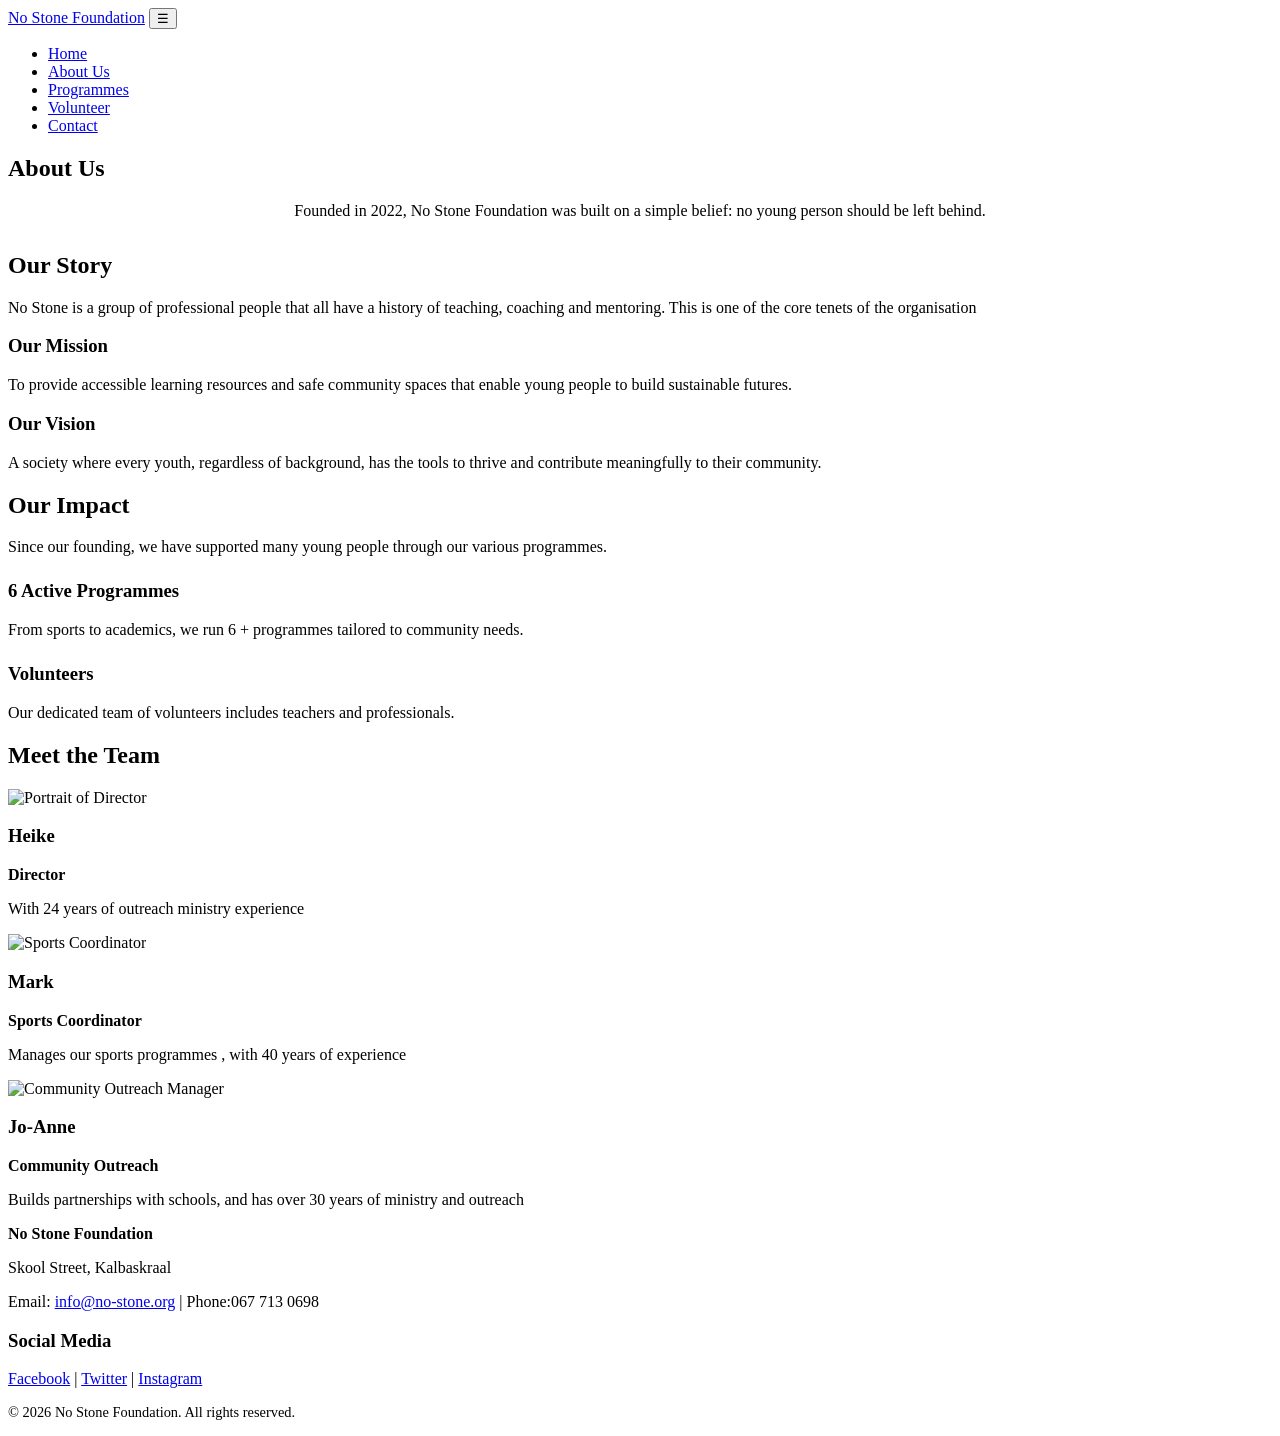
==== about.html @ aad4e236 "Add files via upload Initial upload of No Stone website" ====
<!DOCTYPE html>
<!-- ============================================
     No Stone Foundation - About Us
     File: about.html
     Description: Organisation history, mission,
     vision, and team information.
     ============================================ -->
<html lang="en">
<head>
    <meta charset="UTF-8">
    <meta name="viewport" content="width=device-width, initial-scale=1.0">
    <meta name="description" content="Learn about No Stone Foundation's mission, vision, and history.">
    <title>About Us | No Stone Foundation</title>
    <link rel="stylesheet" href="css/styles.css">
</head>
<body>

    <!-- ============================================
         HEADER & NAVIGATION
         Identical structure across all pages.
         ============================================ -->
    <header class="site-header">
        <div class="container">
            <a href="index.html" class="logo">No Stone Foundation</a>
            <button class="menu-toggle" aria-label="Toggle navigation menu" aria-expanded="false">☰</button>
            <nav class="main-nav" aria-label="Main navigation">
                <ul>
                    <li><a href="index.html">Home</a></li>
                    <li><a href="about.html" class="active">About Us</a></li>
                    <li><a href="programmes.html">Programmes</a></li>
                    <li><a href="volunteer.html">Volunteer</a></li>
                    <li><a href="contact.html">Contact</a></li>
                </ul>
            </nav>
        </div>
    </header>

    <!-- ============================================
         MAIN CONTENT
         ============================================ -->
    <main>

        <!-- Page Title Section -->
        <section class="content-section bg-cream" aria-label="About us introduction">
            <div class="container">
                <h1 class="page-title">About Us</h1>
                <p style="text-align: center; max-width: 700px; margin: 0 auto 2rem;">Founded in 2022, No Stone Foundation was built on a simple belief: no young person should be left behind.</p>
            </div>
        </section>

        <!-- Mission & Vision Section (Two-Column Layout) -->
        <section class="content-section bg-white" aria-label="Mission and vision">
            <div class="container">
                <div class="two-column">
                    <!-- Left Column: Narrative Text -->
                    <div>
                        <h2 class="section-heading">Our Story</h2>
                        <p>No Stone is a group of professional people that all have a history of teaching, coaching and mentoring. This is one of the core tenets of the organisation</p>
                        

                        <h3 class="subsection-heading">Our Mission</h3>
                        <p>To provide accessible learning resources and safe community spaces that enable young people to build sustainable futures.</p>

                        <h3 class="subsection-heading">Our Vision</h3>
                        <p>A society where every youth, regardless of background, has the tools to thrive and contribute meaningfully to their community.</p>
                    </div>

                    <!-- Right Column: Stats & Impact -->
                    <div>
                        <h2 class="section-heading">Our Impact</h2>
                        <div class="programme-card" style="margin-bottom: 1.5rem;">
                            <div class="programme-card-content">
                                
                                <p>Since our founding, we have supported many young people through our various programmes.</p>
                            </div>
                        </div>
                        <div class="programme-card" style="margin-bottom: 1.5rem;">
                            <div class="programme-card-content">
                                <h3> 6 Active Programmes</h3>
                                <p>From sports to academics, we run 6 + programmes tailored to community needs.</p>
                            </div>
                        </div>
                        <div class="programme-card">
                            <div class="programme-card-content">
                                <h3> Volunteers</h3>
                                <p>Our dedicated team of volunteers includes teachers and professionals.</p>
                            </div>
                        </div>
                    </div>
                </div>
            </div>
        </section>

        <!-- Team Section -->
        <section class="content-section bg-cream" aria-label="Our team">
            <div class="container">
                <h2 class="section-heading">Meet the Team</h2>
                <div class="programme-grid">
                    <div class="programme-card">
                        <!-- Placeholder image for team member -->
                        <img src="images/Director.jpg" alt="Portrait of Director">
                        <div class="programme-card-content">
                            <h3>Heike</h3>
                            <p><strong>Director</strong></p>
                            <p>With 24 years of outreach ministry experience</p>
                        </div>
                    </div>
                    <div class="programme-card">
                        <img src="images/coach2.jpg" alt="Sports Coordinator">
                        <div class="programme-card-content">
                            <h3>Mark</h3>
                            <p><strong>Sports Coordinator</strong></p>
                            <p>Manages our sports programmes , with 40 years of experience</p>
                        </div>
                    </div>
                    <div class="programme-card">
                        <img src="images/Community Outreach.jpg" alt=" Community Outreach Manager">
                        <div class="programme-card-content">
                            <h3>Jo-Anne </h3>
                            <p><strong>Community Outreach</strong></p>
                            <p>Builds partnerships with schools, and has over 30 years of ministry and outreach</p>
                        </div>
                    </div>
                </div>
            </div>
        </section>

    </main>

    <!-- ============================================
         FOOTER
         ============================================ -->
    <footer class="site-footer">
        <div class="container">
            <p><strong>No Stone Foundation</strong></p>
            <p>Skool Street, Kalbaskraal</p>
            <p>Email: <a href="info@no-stone.org">info@no-stone.org</a> | Phone:067 713 0698</p>
            <div class="social-links">
                <h3>Social Media</h3>
                            <a href="https://www.facebook.com/100082029253474/" target="_blank" rel="noopener noreferrer" aria-label="Facebook">Facebook</a> |
                <a href="#" aria-label="Twitter">Twitter</a> |
                <a href="#" aria-label="Instagram">Instagram</a>
            </div>
            <p style="margin-top: 1rem; font-size: 0.9rem;">&copy; 2026 No Stone Foundation. All rights reserved.</p>
        </div>
    </footer>

    <script src="js/script.js"></script>
</body>
</html>
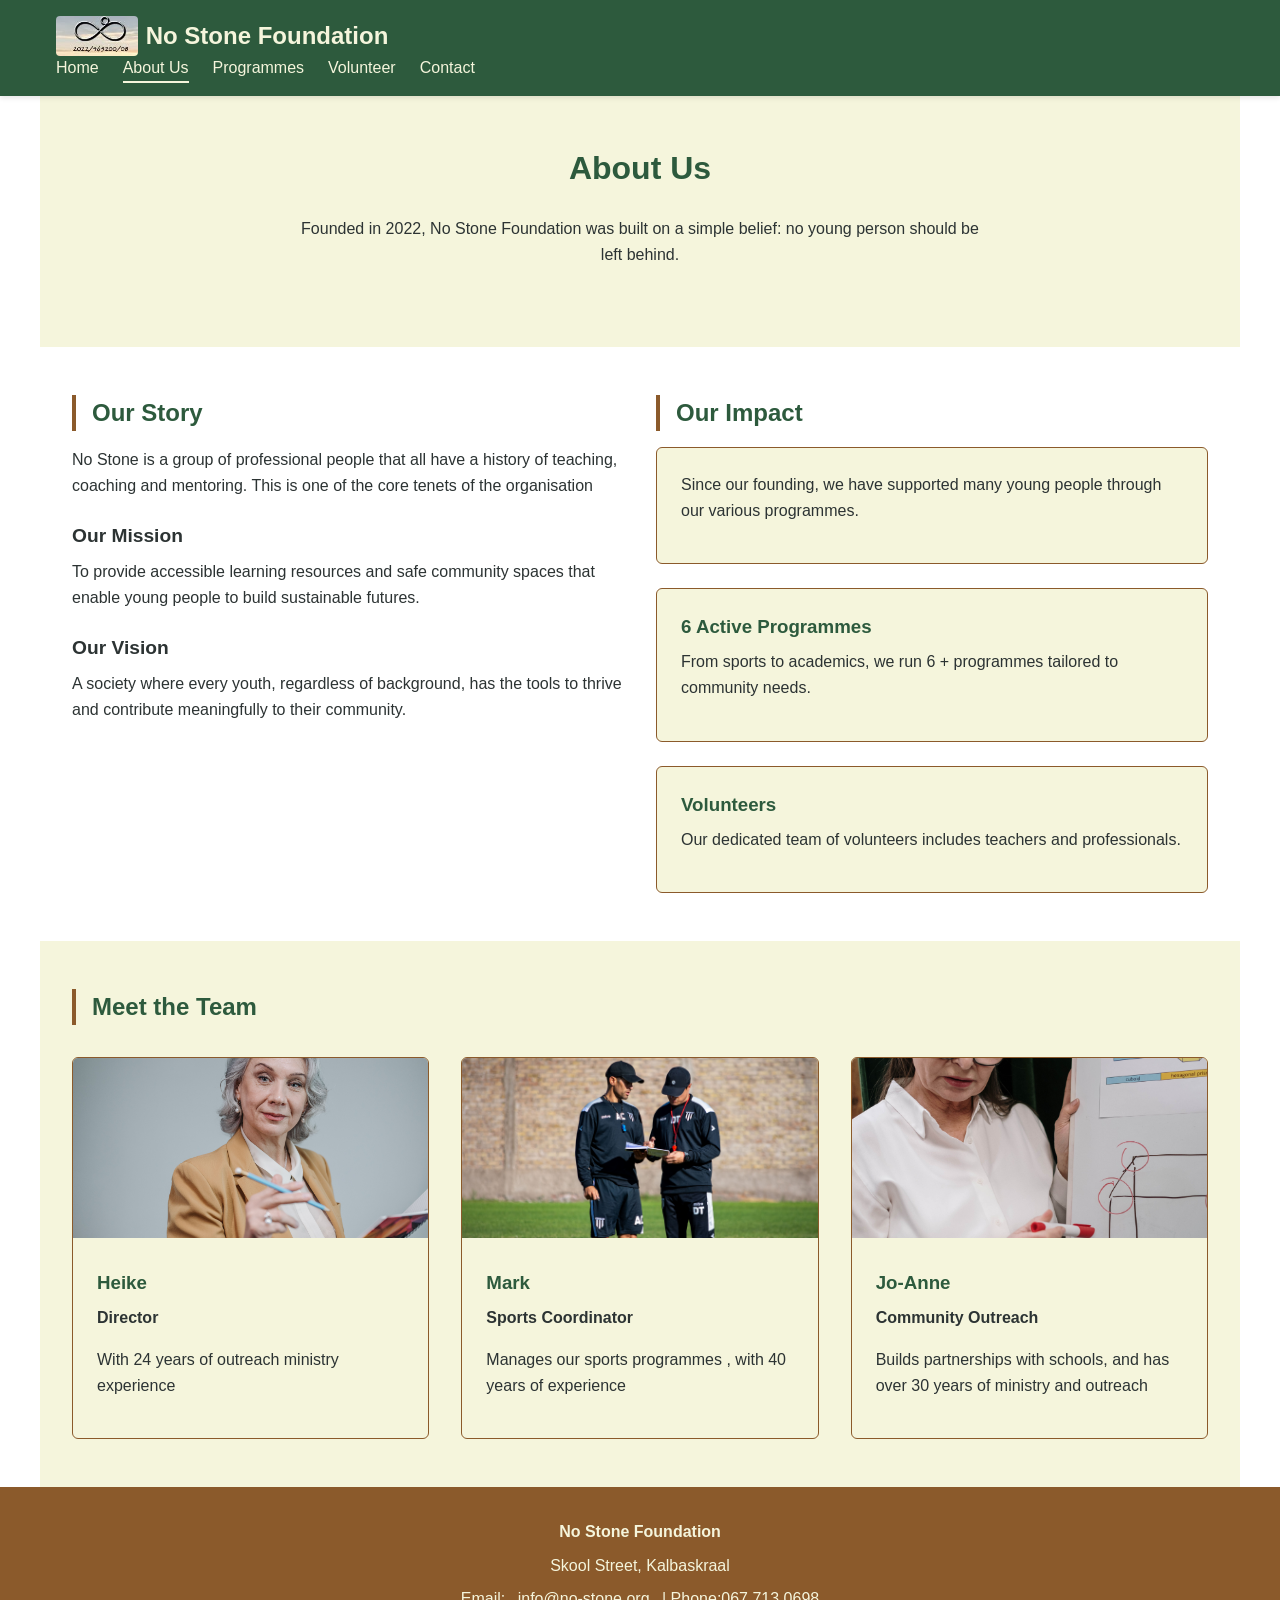
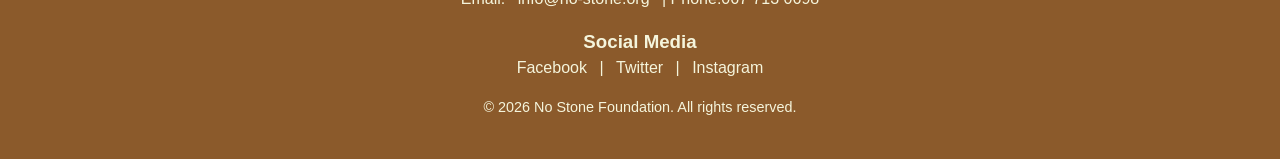
==== commit b1b4f689: "Part 2 and 3: CSS responsive design, form validation, bug fixes, and deployment" ====
--- a/about.html
+++ b/about.html
@@ -21,7 +21,10 @@
          ============================================ -->
     <header class="site-header">
         <div class="container">
-            <a href="index.html" class="logo">No Stone Foundation</a>
+            <a href="index.html" class="logo">
+                <img src="images/logo.JPG" alt="No Stone Foundation Logo">
+                <span>No Stone Foundation</span>
+            </a>
             <button class="menu-toggle" aria-label="Toggle navigation menu" aria-expanded="false">☰</button>
             <nav class="main-nav" aria-label="Main navigation">
                 <ul>
@@ -114,7 +117,7 @@
                         </div>
                     </div>
                     <div class="programme-card">
-                        <img src="images/Community Outreach.jpg" alt=" Community Outreach Manager">
+                        <img src="images/community-outreach.jpg" alt="Community Outreach Manager">
                         <div class="programme-card-content">
                             <h3>Jo-Anne </h3>
                             <p><strong>Community Outreach</strong></p>
@@ -134,7 +137,7 @@
         <div class="container">
             <p><strong>No Stone Foundation</strong></p>
             <p>Skool Street, Kalbaskraal</p>
-            <p>Email: <a href="info@no-stone.org">info@no-stone.org</a> | Phone:067 713 0698</p>
+            <p>Email: <a href="mailto:info@no-stone.org">info@no-stone.org</a> | Phone:067 713 0698</p>
             <div class="social-links">
                 <h3>Social Media</h3>
                             <a href="https://www.facebook.com/100082029253474/" target="_blank" rel="noopener noreferrer" aria-label="Facebook">Facebook</a> |
--- a/css/styles.css
+++ b/css/styles.css
@@ -0,0 +1,473 @@
+/* ============================================
+   No Stone Foundation - Main Stylesheet
+   Colour Scheme: Green, Cream, Brown, White
+   Font: Aptos (with system fallbacks)
+   ============================================ */
+
+/* Reset and Base Styles */
+* {
+    margin: 0;
+    padding: 0;
+    box-sizing: border-box;
+}
+
+body {
+    font-family: 'Aptos', 'Segoe UI', Tahoma, Geneva, Verdana, sans-serif;
+    font-size: 1rem;
+    line-height: 1.5;
+    color: #2C3333;
+    background-color: #FFFFFF;
+}
+
+/* ============================================
+   HEADER & NAVIGATION
+   ============================================ */
+
+/* Main site header - green background */
+.site-header {
+    background-color: #2D5A3D;
+    padding: 1rem 2rem;
+    position: sticky;
+    top: 0;
+    z-index: 100;
+    box-shadow: 0 2px 5px rgba(0,0,0,0.1);
+}
+
+/* Container to centre content */
+.container {
+    max-width: 1200px;
+    margin: 0 auto;
+    padding: 0 1rem;
+}
+
+/* Logo link containing image + text */
+.logo {
+    display: flex;
+    align-items: center;
+    gap: 0.5rem;
+    font-size: 1.5rem;
+    font-weight: bold;
+    color: #F5F5DC;
+    text-decoration: none;
+}
+
+/* Logo image sizing */
+.logo img {
+    height: 40px;
+    width: auto;
+    border-radius: 4px;
+}
+
+/* Navigation menu */
+.main-nav ul {
+    list-style: none;
+    display: flex;
+    flex-wrap: wrap;
+    gap: 1.5rem;
+}
+
+/* Navigation links */
+.main-nav a {
+    color: #F5F5DC;
+    text-decoration: none;
+    font-weight: 500;
+    padding: 0.3rem 0;
+    border-bottom: 2px solid transparent;
+    transition: border-color 0.3s ease;
+}
+
+/* Hover effect for nav links */
+.main-nav a:hover,
+.main-nav a.active {
+    border-bottom-color: #F5F5DC;
+}
+
+/* Mobile menu toggle button (hidden on desktop) */
+.menu-toggle {
+    display: none;
+    background: none;
+    border: none;
+    color: #F5F5DC;
+    font-size: 1.5rem;
+    cursor: pointer;
+}
+
+/* ============================================
+   MAIN CONTENT AREA
+   ============================================ */
+
+main {
+    min-height: 60vh;
+}
+
+/* ============================================
+   HERO BANNER (Homepage)
+   ============================================ */
+
+.hero-banner {
+    background-color: #F5F5DC;
+    padding: 4rem 2rem;
+    text-align: center;
+    border-bottom: 3px solid #8B5A2B;
+}
+
+.hero-banner h1 {
+    font-size: 2.5rem;
+    color: #2D5A3D;
+    margin-bottom: 1rem;
+}
+
+.hero-banner p {
+    font-size: 1.2rem;
+    color: #2C3333;
+    max-width: 600px;
+    margin: 0 auto 2rem;
+}
+
+/* Call-to-action button */
+.cta-button {
+    display: inline-block;
+    background-color: #8B5A2B;
+    color: #FFFFFF;
+    padding: 0.8rem 2rem;
+    text-decoration: none;
+    font-weight: bold;
+    border-radius: 4px;
+    transition: background-color 0.3s ease;
+}
+
+.cta-button:hover {
+    background-color: #6B4220;
+}
+
+/* ============================================
+   CONTENT SECTIONS
+   ============================================ */
+
+.content-section {
+    padding: 3rem 1rem;
+    max-width: 1200px;
+    margin: 0 auto;
+}
+
+/* Alternating background colours */
+.bg-cream {
+    background-color: #F5F5DC;
+}
+
+.bg-white {
+    background-color: #FFFFFF;
+}
+
+/* Page title styling (H1) */
+.page-title {
+    font-size: 2rem;
+    color: #2D5A3D;
+    margin-bottom: 1.5rem;
+    text-align: center;
+}
+
+/* Section headings (H2) */
+.section-heading {
+    font-size: 1.5rem;
+    color: #2D5A3D;
+    margin-bottom: 1rem;
+    border-left: 4px solid #8B5A2B;
+    padding-left: 1rem;
+}
+
+/* Subsection headings (H3) */
+.subsection-heading {
+    font-size: 1.2rem;
+    color: #2C3333;
+    margin: 1.5rem 0 0.5rem;
+}
+
+/* Paragraph text */
+p {
+    margin-bottom: 1rem;
+    line-height: 1.6;
+}
+
+/* ============================================
+   TWO-COLUMN LAYOUT (About Us page)
+   ============================================ */
+
+.two-column {
+    display: grid;
+    grid-template-columns: 1fr 1fr;
+    gap: 2rem;
+    align-items: start;
+}
+
+/* ============================================
+   PROGRAMME CARDS (Programmes page)
+   ============================================ */
+
+.programme-grid {
+    display: grid;
+    grid-template-columns: repeat(auto-fit, minmax(280px, 1fr));
+    gap: 2rem;
+    margin-top: 2rem;
+}
+
+.programme-card {
+    background-color: #F5F5DC;
+    border: 1px solid #8B5A2B;
+    border-radius: 6px;
+    overflow: hidden;
+    transition: transform 0.3s ease;
+}
+
+.programme-card:hover {
+    transform: translateY(-5px);
+}
+
+.programme-card img {
+    width: 100%;
+    height: 180px;
+    object-fit: cover;
+    background-color: #ddd;
+}
+
+.programme-card-content {
+    padding: 1.5rem;
+}
+
+.programme-card h3 {
+    color: #2D5A3D;
+    margin-bottom: 0.5rem;
+}
+
+/* ============================================
+   FORM STYLES (Volunteer page)
+   ============================================ */
+
+.form-container {
+    max-width: 600px;
+    margin: 0 auto;
+    background-color: #F5F5DC;
+    padding: 2rem;
+    border-radius: 8px;
+    border: 2px solid #8B5A2B;
+}
+
+.form-group {
+    margin-bottom: 1.5rem;
+}
+
+.form-group label {
+    display: block;
+    font-weight: bold;
+    color: #2C3333;
+    margin-bottom: 0.4rem;
+}
+
+/* Validation error messages */
+.error-message {
+    display: block;
+    color: #c0392b;
+    font-size: 0.85rem;
+    margin-top: 0.3rem;
+    min-height: 1.2rem;
+}
+
+/* Red border on invalid fields */
+.form-group input.invalid,
+.form-group select.invalid,
+.form-group textarea.invalid {
+    border-color: #c0392b;
+    box-shadow: 0 0 0 2px rgba(192, 57, 43, 0.15);
+}
+
+/* Green border on fields that pass validation once touched */
+.form-group input.valid,
+.form-group select.valid {
+    border-color: #2D5A3D;
+}
+
+.form-group input,
+.form-group select,
+.form-group textarea {
+    width: 100%;
+    padding: 0.7rem;
+    border: 1px solid #8B5A2B;
+    border-radius: 4px;
+    font-family: inherit;
+    font-size: 1rem;
+}
+
+.form-group input:focus,
+.form-group select:focus,
+.form-group textarea:focus {
+    outline: none;
+    border-color: #2D5A3D;
+    box-shadow: 0 0 0 2px rgba(45, 90, 61, 0.2);
+}
+
+.form-group textarea {
+    resize: vertical;
+    min-height: 120px;
+}
+
+/* Submit button */
+.submit-btn {
+    background-color: #8B5A2B;
+    color: #FFFFFF;
+    padding: 0.8rem 2rem;
+    border: none;
+    border-radius: 4px;
+    font-size: 1rem;
+    font-weight: bold;
+    cursor: pointer;
+    transition: background-color 0.3s ease;
+}
+
+.submit-btn:hover {
+    background-color: #6B4220;
+}
+
+.form-note {
+    font-size: 0.9rem;
+    color: #8B5A2B;
+    margin-top: 1rem;
+    font-style: italic;
+}
+
+/* ============================================
+   CONTACT PAGE
+   ============================================ */
+
+.contact-grid {
+    display: grid;
+    grid-template-columns: 1fr 1fr;
+    gap: 2rem;
+    margin-top: 2rem;
+}
+
+.contact-info h3 {
+    color: #2D5A3D;
+    margin-bottom: 1rem;
+}
+
+.contact-info p {
+    margin-bottom: 0.8rem;
+}
+
+.contact-info strong {
+    color: #8B5A2B;
+}
+
+.map-placeholder {
+    background-color: #e5e5e5;
+    height: 300px;
+    display: flex;
+    align-items: center;
+    justify-content: center;
+    border: 2px dashed #8B5A2B;
+    color: #8B5A2B;
+    font-style: italic;
+}
+
+/* ============================================
+   FOOTER
+   ============================================ */
+
+.site-footer {
+    background-color: #8B5A2B;
+    color: #F5F5DC;
+    padding: 2rem 1rem;
+    text-align: center;
+}
+
+.site-footer p {
+    margin-bottom: 0.5rem;
+}
+
+.site-footer a {
+    color: #F5F5DC;
+    text-decoration: none;
+    margin: 0 0.5rem;
+}
+
+.site-footer a:hover {
+    text-decoration: underline;
+}
+
+.social-links {
+    margin-top: 1rem;
+}
+/* ============================================
+   RESPONSIVE DESIGN (Tablet)
+   ============================================ */
+
+   @media screen and (max-width: 992px) {
+    /* Slightly reduce container padding on tablets */
+    .container {
+        padding: 0 0.75rem;
+    }
+
+    /* Narrower hero banner padding */
+    .hero-banner {
+        padding: 3rem 1.5rem;
+    }
+
+    /* Two-column layouts stay side by side but with less gap */
+    .two-column,
+    .contact-grid {
+        gap: 1.25rem;
+    }
+
+    /* Programme cards: two per row instead of auto-fit min 280px */
+    .programme-grid {
+        grid-template-columns: repeat(2, 1fr);
+    }
+}
+
+/* ============================================
+   RESPONSIVE DESIGN (Mobile)
+   ============================================ */
+
+@media screen and (max-width: 768px) {
+    /* Stack navigation vertically on mobile */
+    .main-nav ul {
+        display: none;
+        flex-direction: column;
+        width: 100%;
+        gap: 0.5rem;
+        margin-top: 1rem;
+    }
+
+    /* Show nav when active class is added by JS */
+    .main-nav ul.active {
+        display: flex;
+    }
+
+    /* Show hamburger button */
+    .menu-toggle {
+        display: block;
+        position: absolute;
+        top: 1rem;
+        right: 1rem;
+    }
+
+    /* Stack two-column layouts */
+    .two-column,
+    .contact-grid {
+        grid-template-columns: 1fr;
+    }
+
+    /* Reduce hero banner padding */
+    .hero-banner {
+        padding: 2rem 1rem;
+    }
+
+    .hero-banner h1 {
+        font-size: 1.8rem;
+    }
+
+    /* Single column programme cards */
+    .programme-grid {
+        grid-template-columns: 1fr;
+    }
+}
